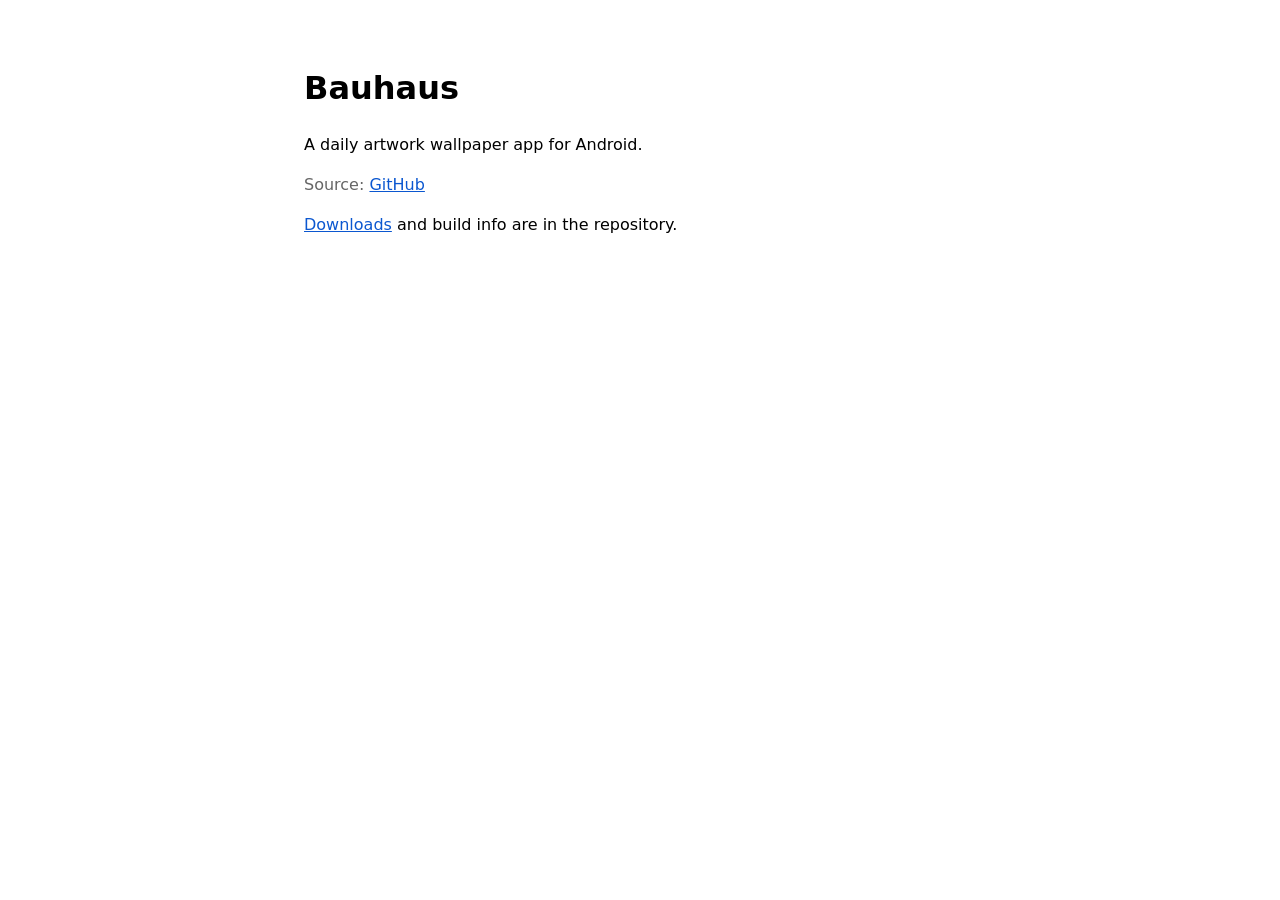
==== docs/index.html @ 8c421a84 "Add GitHub Pages landing page" ====
<!doctype html>
<html lang="en">
  <head>
    <meta charset="utf-8" />
    <meta name="viewport" content="width=device-width, initial-scale=1" />
    <title>Bauhaus</title>
    <style>
      body {
        font-family: system-ui, -apple-system, BlinkMacSystemFont, "Segoe UI", sans-serif;
        max-width: 42rem;
        margin: 4rem auto;
        padding: 0 1.25rem;
        line-height: 1.5;
      }
      a { color: #0b57d0; }
      .muted { color: #666; }
    </style>
  </head>
  <body>
    <h1>Bauhaus</h1>
    <p>A daily artwork wallpaper app for Android.</p>
    <p class="muted">Source: <a href="https://github.com/cascadiacollections/bauhaus-android">GitHub</a></p>
    <p><a href="https://github.com/cascadiacollections/bauhaus-android/releases">Downloads</a> and build info are in the repository.</p>
  </body>
</html>
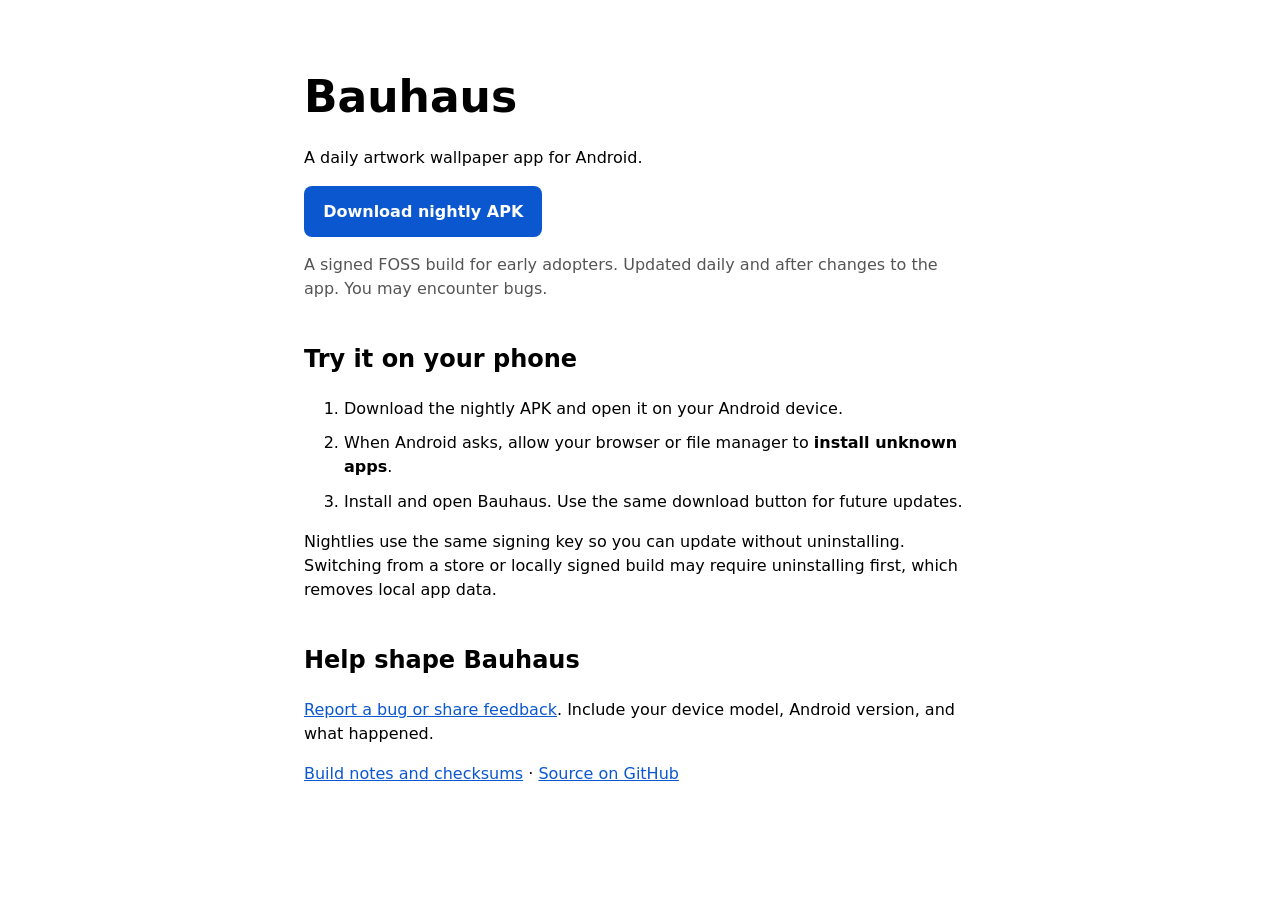
==== commit cb1d936d: "docs: add early adopter nightly APK download" ====
--- a/docs/index.html
+++ b/docs/index.html
@@ -3,7 +3,8 @@
   <head>
     <meta charset="utf-8" />
     <meta name="viewport" content="width=device-width, initial-scale=1" />
-    <title>Bauhaus</title>
+    <title>Bauhaus — Daily artwork for Android</title>
+    <meta name="description" content="Try Bauhaus for Android: daily artwork for your wallpaper. Download a signed nightly APK and share feedback." />
     <style>
       body {
         font-family: system-ui, -apple-system, BlinkMacSystemFont, "Segoe UI", sans-serif;
@@ -13,13 +14,35 @@
         line-height: 1.5;
       }
       a { color: #0b57d0; }
-      .muted { color: #666; }
+      .muted { color: #555; }
+      .download { display: inline-block; background: #0b57d0; color: #fff; padding: 0.85rem 1.2rem; border-radius: 0.5rem; font-weight: 600; text-decoration: none; }
+      .download:hover { background: #0842a0; }
+      a:focus-visible { outline: 3px solid #bc4900; outline-offset: 4px; }
+      section { margin-top: 2.5rem; }
+      li { margin-bottom: 0.65rem; }
+      h1 { font-size: 2.75rem; margin-bottom: 0.5rem; }
     </style>
   </head>
   <body>
-    <h1>Bauhaus</h1>
-    <p>A daily artwork wallpaper app for Android.</p>
-    <p class="muted">Source: <a href="https://github.com/cascadiacollections/bauhaus-android">GitHub</a></p>
-    <p><a href="https://github.com/cascadiacollections/bauhaus-android/releases">Downloads</a> and build info are in the repository.</p>
+    <main>
+      <h1>Bauhaus</h1>
+      <p>A daily artwork wallpaper app for Android.</p>
+      <p><a class="download" href="https://github.com/cascadiacollections/bauhaus-android/releases/download/nightly-build/bauhaus-android-nightly.apk">Download nightly APK</a></p>
+      <p class="muted">A signed FOSS build for early adopters. Updated daily and after changes to the app. You may encounter bugs.</p>
+      <section aria-labelledby="install">
+        <h2 id="install">Try it on your phone</h2>
+        <ol>
+          <li>Download the nightly APK and open it on your Android device.</li>
+          <li>When Android asks, allow your browser or file manager to <strong>install unknown apps</strong>.</li>
+          <li>Install and open Bauhaus. Use the same download button for future updates.</li>
+        </ol>
+        <p>Nightlies use the same signing key so you can update without uninstalling. Switching from a store or locally signed build may require uninstalling first, which removes local app data.</p>
+      </section>
+      <section aria-labelledby="feedback">
+        <h2 id="feedback">Help shape Bauhaus</h2>
+        <p><a href="https://github.com/cascadiacollections/bauhaus-android/issues">Report a bug or share feedback</a>. Include your device model, Android version, and what happened.</p>
+        <p><a href="https://github.com/cascadiacollections/bauhaus-android/releases/tag/nightly-build">Build notes and checksums</a> · <a href="https://github.com/cascadiacollections/bauhaus-android">Source on GitHub</a></p>
+      </section>
+    </main>
   </body>
 </html>
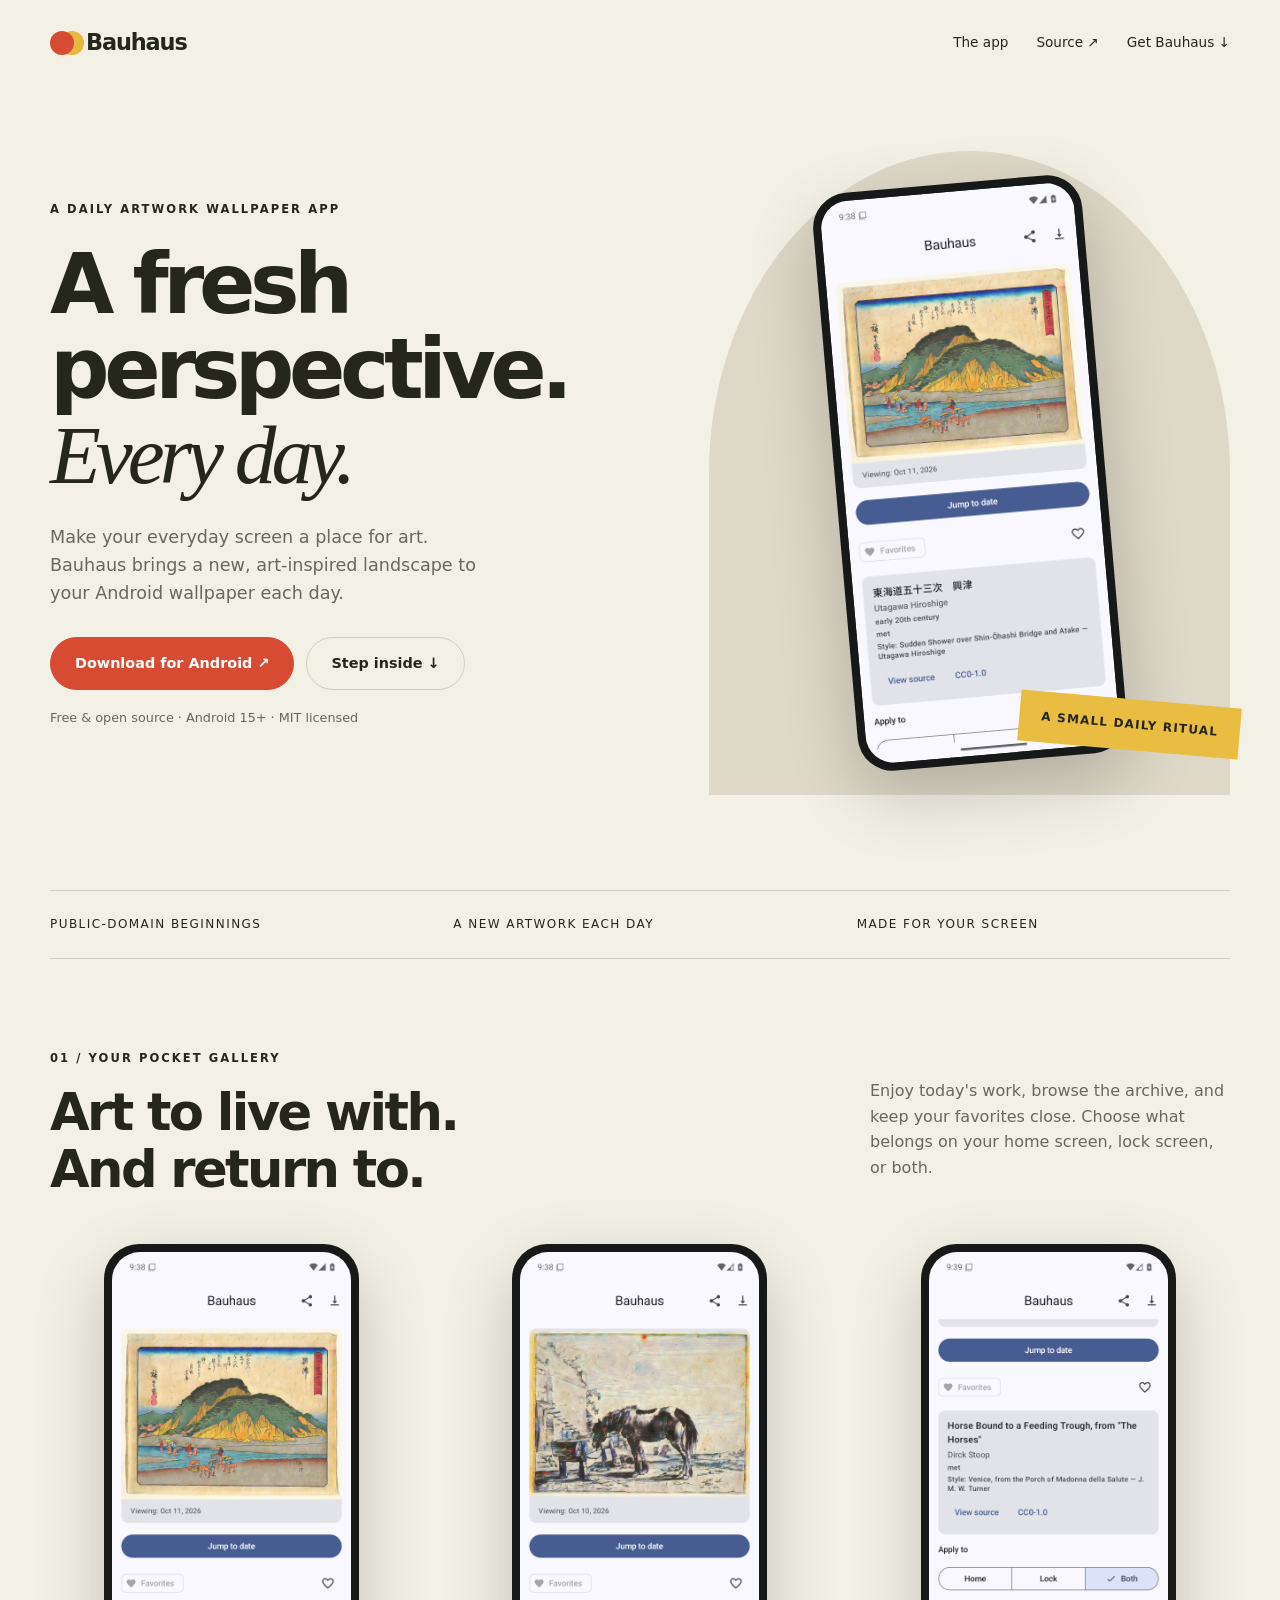
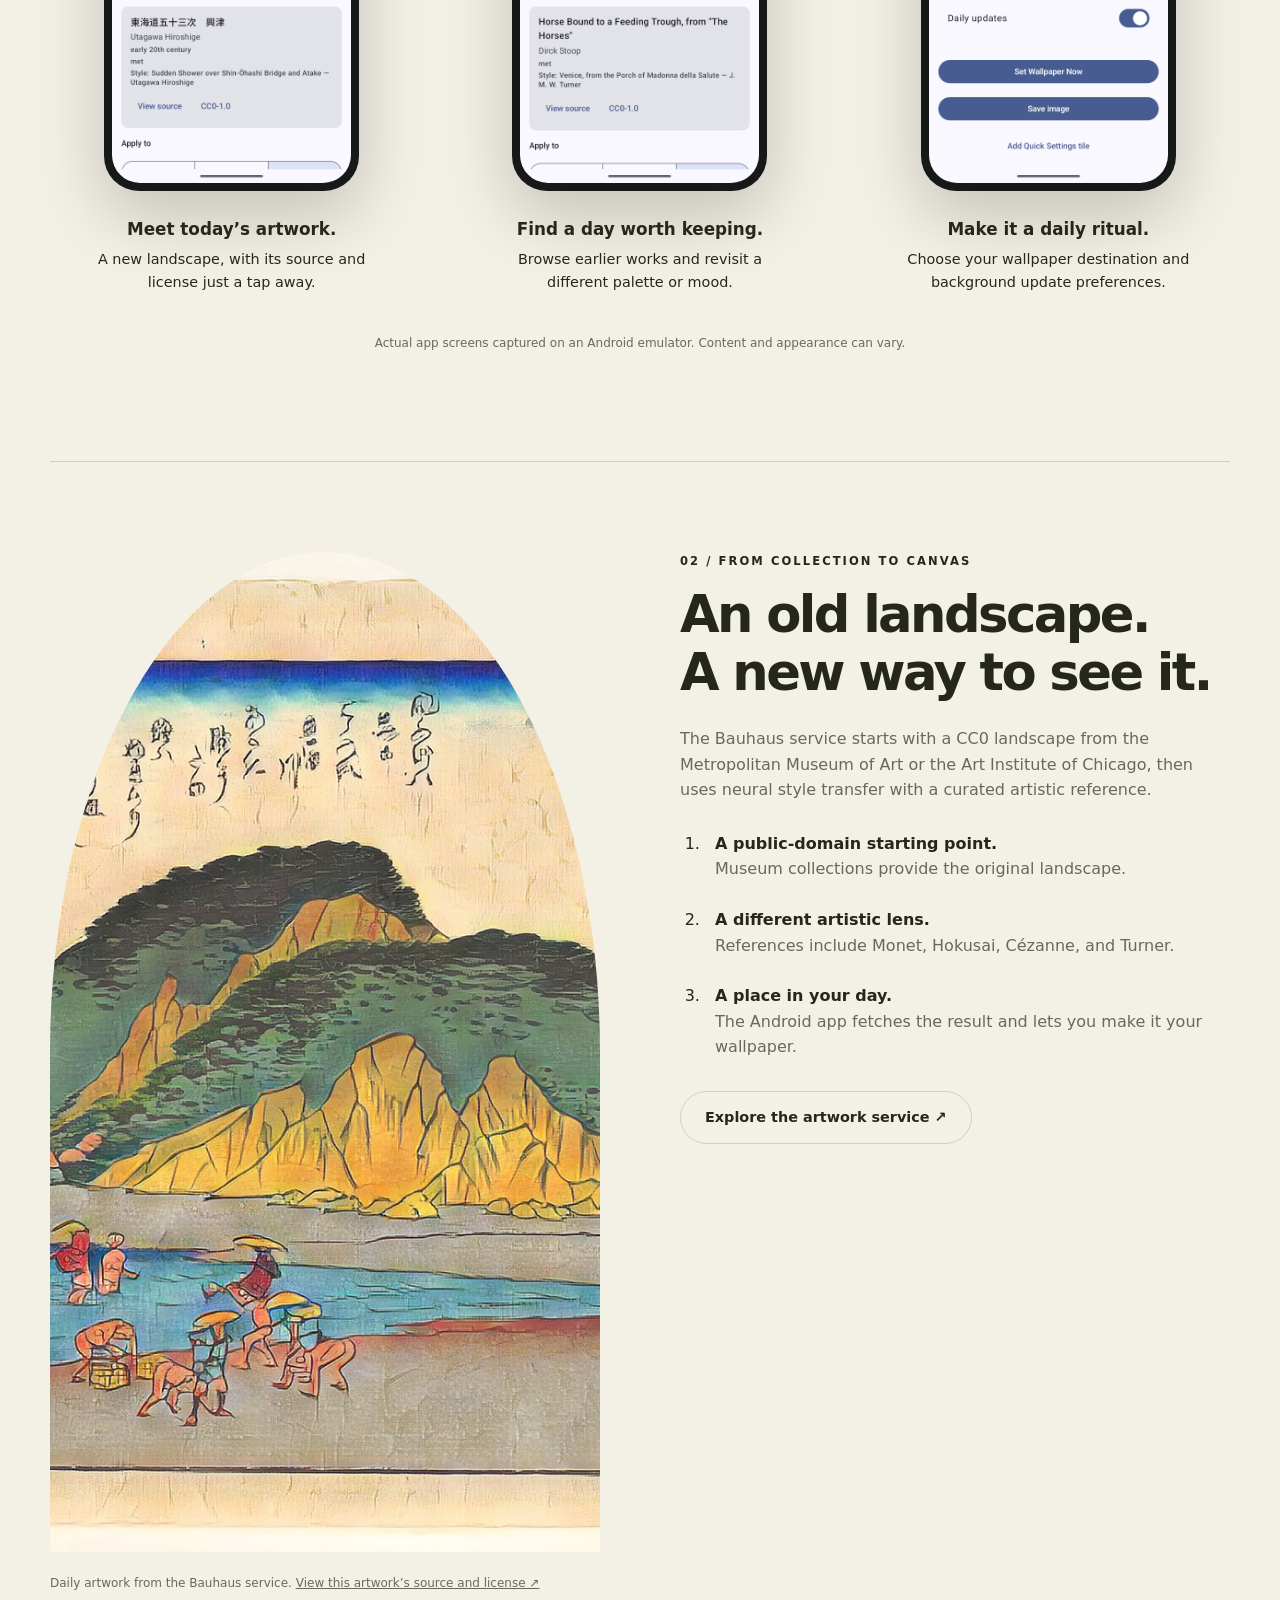
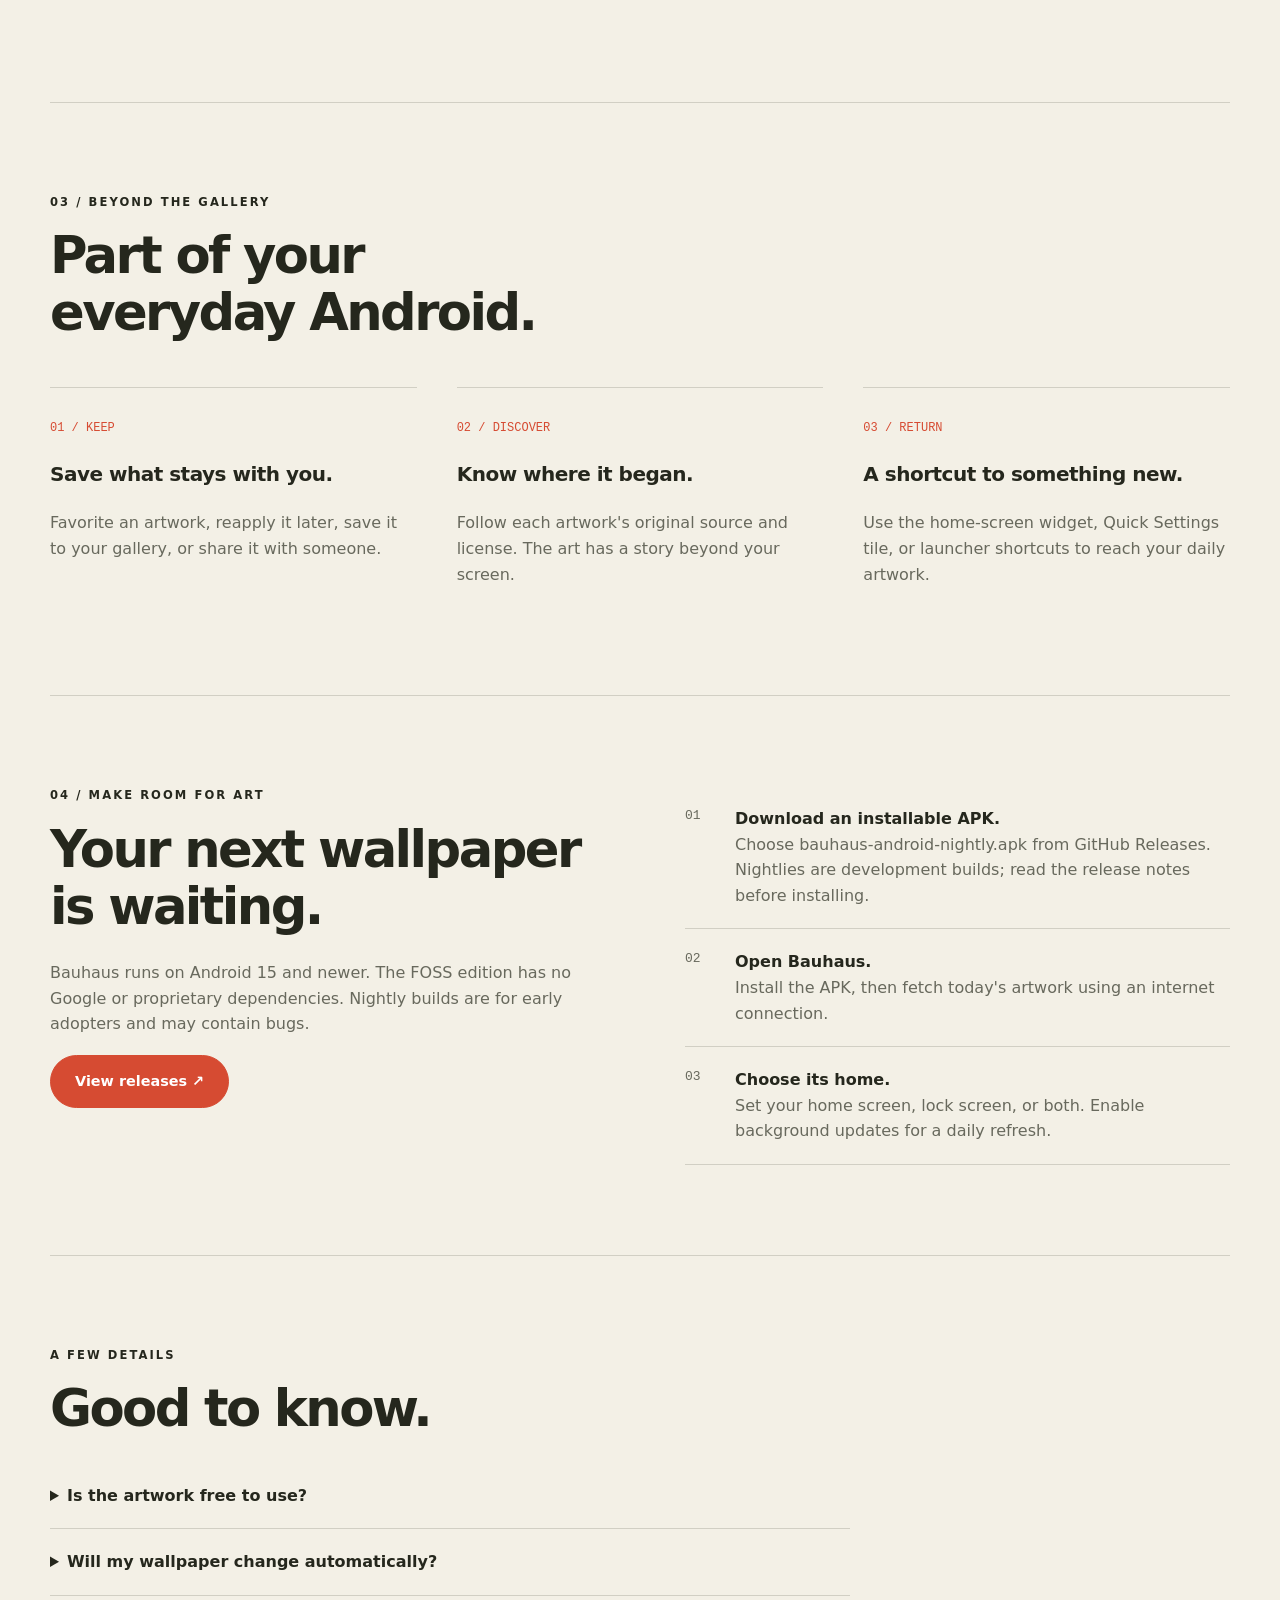
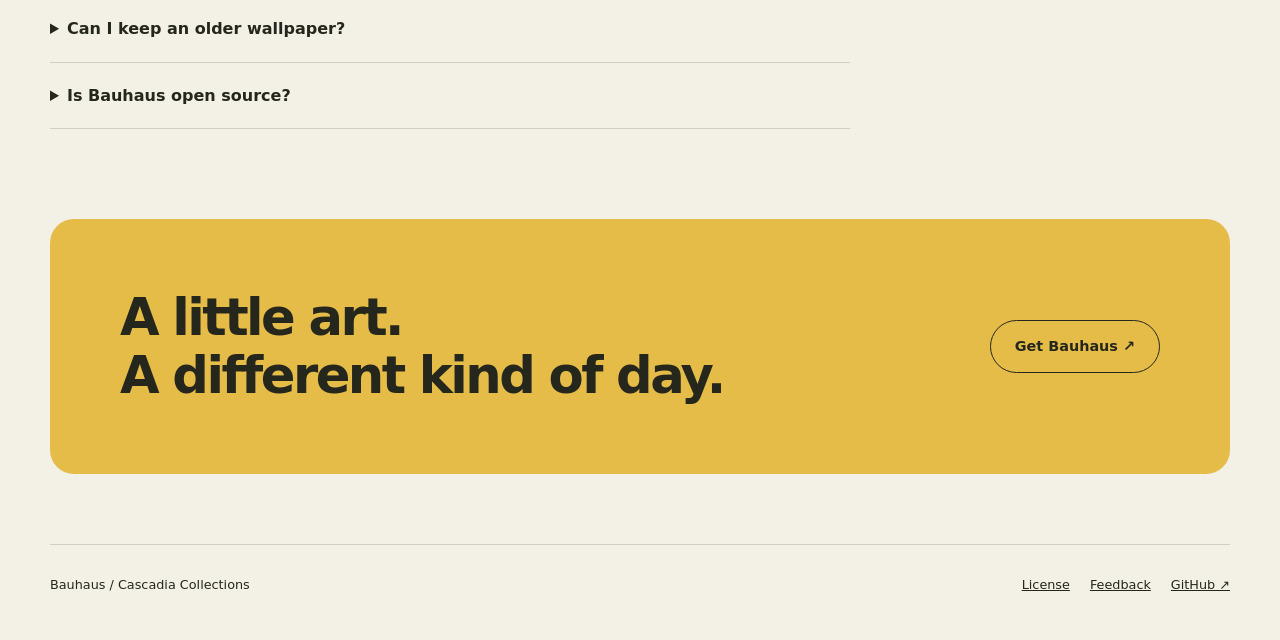
==== commit 77c3a5fb: "Redesign Bauhaus marketing site with real Android screenshots" ====
--- a/docs/index.html
+++ b/docs/index.html
@@ -1,48 +1,202 @@
 <!doctype html>
 <html lang="en">
-  <head>
-    <meta charset="utf-8" />
-    <meta name="viewport" content="width=device-width, initial-scale=1" />
-    <title>Bauhaus — Daily artwork for Android</title>
-    <meta name="description" content="Try Bauhaus for Android: daily artwork for your wallpaper. Download a signed nightly APK and share feedback." />
-    <style>
-      body {
-        font-family: system-ui, -apple-system, BlinkMacSystemFont, "Segoe UI", sans-serif;
-        max-width: 42rem;
-        margin: 4rem auto;
-        padding: 0 1.25rem;
-        line-height: 1.5;
-      }
-      a { color: #0b57d0; }
-      .muted { color: #555; }
-      .download { display: inline-block; background: #0b57d0; color: #fff; padding: 0.85rem 1.2rem; border-radius: 0.5rem; font-weight: 600; text-decoration: none; }
-      .download:hover { background: #0842a0; }
-      a:focus-visible { outline: 3px solid #bc4900; outline-offset: 4px; }
-      section { margin-top: 2.5rem; }
-      li { margin-bottom: 0.65rem; }
-      h1 { font-size: 2.75rem; margin-bottom: 0.5rem; }
-    </style>
-  </head>
-  <body>
-    <main>
-      <h1>Bauhaus</h1>
-      <p>A daily artwork wallpaper app for Android.</p>
-      <p><a class="download" href="https://github.com/cascadiacollections/bauhaus-android/releases/download/nightly-build/bauhaus-android-nightly.apk">Download nightly APK</a></p>
-      <p class="muted">A signed FOSS build for early adopters. Updated daily and after changes to the app. You may encounter bugs.</p>
-      <section aria-labelledby="install">
-        <h2 id="install">Try it on your phone</h2>
-        <ol>
-          <li>Download the nightly APK and open it on your Android device.</li>
-          <li>When Android asks, allow your browser or file manager to <strong>install unknown apps</strong>.</li>
-          <li>Install and open Bauhaus. Use the same download button for future updates.</li>
-        </ol>
-        <p>Nightlies use the same signing key so you can update without uninstalling. Switching from a store or locally signed build may require uninstalling first, which removes local app data.</p>
-      </section>
-      <section aria-labelledby="feedback">
-        <h2 id="feedback">Help shape Bauhaus</h2>
-        <p><a href="https://github.com/cascadiacollections/bauhaus-android/issues">Report a bug or share feedback</a>. Include your device model, Android version, and what happened.</p>
-        <p><a href="https://github.com/cascadiacollections/bauhaus-android/releases/tag/nightly-build">Build notes and checksums</a> · <a href="https://github.com/cascadiacollections/bauhaus-android">Source on GitHub</a></p>
-      </section>
-    </main>
-  </body>
-</html>
+<head>
+<meta charset="utf-8">
+<meta name="viewport" content="width=device-width,initial-scale=1">
+<title>Bauhaus for Android — A fresh perspective, every day</title>
+<meta name="description" content="A fresh perspective, every day. A free and open-source Android app by Cascadia Collections.">
+<meta name="theme-color" content="#f3f0e6">
+<link rel="canonical" href="https://cascadiacollections.github.io/bauhaus-android/">
+<meta property="og:type" content="website">
+<meta property="og:title" content="Bauhaus for Android">
+<meta property="og:description" content="A fresh perspective, every day">
+<meta property="og:url" content="https://cascadiacollections.github.io/bauhaus-android/">
+<meta property="og:image" content="https://cascadiacollections.github.io/bauhaus-android/assets/social.png">
+<meta name="twitter:card" content="summary_large_image">
+<link rel="icon" href="assets/icon.svg" type="image/svg+xml">
+<link rel="stylesheet" href="style.css">
+</head>
+<body>
+<a class="skip" href="#main">Skip to content</a>
+<div class="wrap">
+<nav aria-label="Main">
+<a class="brand" href="./">
+<span class="brandmark" aria-hidden="true">
+</span>Bauhaus</a>
+<div class="navlinks">
+<a href="#experience">The app</a>
+<a href="https://github.com/cascadiacollections/bauhaus-android">Source ↗</a>
+<a href="#download">Get Bauhaus ↓</a>
+</div>
+</nav>
+<main id="main">
+<div class="hero">
+<div>
+<div class="eyebrow">A daily artwork wallpaper app</div>
+<h1>A fresh<br>perspective.<br>
+<em>Every day.</em>
+</h1>
+<p class="intro muted">Make your everyday screen a place for art. Bauhaus brings a new, art-inspired landscape to your Android wallpaper each day.</p>
+<div class="buttons">
+<a class="button primary" href="https://github.com/cascadiacollections/bauhaus-android/releases/download/nightly-build/bauhaus-android-nightly.apk">Download for Android ↗</a>
+<a class="button" href="#experience">Step inside ↓</a>
+</div>
+<p class="small muted">Free &amp; open source · Android 15+ · MIT licensed</p>
+</div>
+<div class="heroart">
+<div class="phone">
+<img src="assets/today.webp" alt="Bauhaus Today screen showing the daily artwork and wallpaper controls" width="1080" height="2400" fetchpriority="high">
+</div>
+<span class="artlabel">A SMALL DAILY RITUAL</span>
+</div>
+</div>
+<div class="strip">
+<span>Public-domain beginnings</span>
+<span>A new artwork each day</span>
+<span>Made for your screen</span>
+</div>
+<section id="experience">
+<div class="sectionhead">
+<div>
+<div class="eyebrow">01 / Your pocket gallery</div>
+<h2>Art to live with.<br>And return to.</h2>
+</div>
+<p class="muted">Enjoy today's work, browse the archive, and keep your favorites close. Choose what belongs on your home screen, lock screen, or both.</p>
+</div>
+<div class="gallery">
+<figure>
+<div class="phone">
+<img src="assets/today.webp" alt="Bauhaus daily artwork screen with source attribution" width="1080" height="2400" loading="lazy">
+</div>
+<figcaption>
+<strong>Meet today’s artwork.</strong>A new landscape, with its source and license just a tap away.</figcaption>
+</figure>
+<figure>
+<div class="phone">
+<img src="assets/archive.webp" alt="Bauhaus archive with previous daily artworks" width="1080" height="2400" loading="lazy">
+</div>
+<figcaption>
+<strong>Find a day worth keeping.</strong>Browse earlier works and revisit a different palette or mood.</figcaption>
+</figure>
+<figure>
+<div class="phone">
+<img src="assets/settings.webp" alt="Bauhaus settings for automatic wallpaper updates" width="1080" height="2400" loading="lazy">
+</div>
+<figcaption>
+<strong>Make it a daily ritual.</strong>Choose your wallpaper destination and background update preferences.</figcaption>
+</figure>
+</div>
+<p class="shotnote">Actual app screens captured on an Android emulator. Content and appearance can vary.</p>
+</section>
+<section class="process">
+<div>
+<img class="artwork" src="assets/artwork.jpg" alt="A landscape from the Bauhaus daily artwork service" width="1000" height="1000" loading="lazy">
+<p class="credit muted">Daily artwork from the Bauhaus service. <a href="assets/artwork-metadata.json">View this artwork’s source and license ↗</a>
+</p>
+</div>
+<div>
+<div class="eyebrow">02 / From collection to canvas</div>
+<h2>An old landscape.<br>A new way to see it.</h2>
+<p class="muted">The Bauhaus service starts with a CC0 landscape from the Metropolitan Museum of Art or the Art Institute of Chicago, then uses neural style transfer with a curated artistic reference.</p>
+<ol>
+<li>
+<strong>A public-domain starting point.</strong>
+<span class="muted">Museum collections provide the original landscape.</span>
+</li>
+<li>
+<strong>A different artistic lens.</strong>
+<span class="muted">References include Monet, Hokusai, Cézanne, and Turner.</span>
+</li>
+<li>
+<strong>A place in your day.</strong>
+<span class="muted">The Android app fetches the result and lets you make it your wallpaper.</span>
+</li>
+</ol>
+<a class="button" href="https://github.com/cascadiacollections/bauhaus">Explore the artwork service ↗</a>
+</div>
+</section>
+<section>
+<div class="sectionhead">
+<div>
+<div class="eyebrow">03 / Beyond the gallery</div>
+<h2>Part of your<br>everyday Android.</h2>
+</div>
+</div>
+<div class="featuregrid">
+<article>
+<span class="number">01 / KEEP</span>
+<h3>Save what stays with you.</h3>
+<p class="muted">Favorite an artwork, reapply it later, save it to your gallery, or share it with someone.</p>
+</article>
+<article>
+<span class="number">02 / DISCOVER</span>
+<h3>Know where it began.</h3>
+<p class="muted">Follow each artwork's original source and license. The art has a story beyond your screen.</p>
+</article>
+<article>
+<span class="number">03 / RETURN</span>
+<h3>A shortcut to something new.</h3>
+<p class="muted">Use the home-screen widget, Quick Settings tile, or launcher shortcuts to reach your daily artwork.</p>
+</article>
+</div>
+</section>
+<section id="download" class="install">
+<div>
+<div class="eyebrow">04 / Make room for art</div>
+<h2>Your next wallpaper<br>is waiting.</h2>
+<p class="muted">Bauhaus runs on Android 15 and newer. The FOSS edition has no Google or proprietary dependencies. Nightly builds are for early adopters and may contain bugs.</p>
+<a class="button primary" href="https://github.com/cascadiacollections/bauhaus-android/releases">View releases ↗</a>
+</div>
+<ol class="steps">
+<li>
+<strong>Download an installable APK.</strong>
+<span class="muted">Choose bauhaus-android-nightly.apk from GitHub Releases. Nightlies are development builds; read the release notes before installing.</span>
+</li>
+<li>
+<strong>Open Bauhaus.</strong>
+<span class="muted">Install the APK, then fetch today's artwork using an internet connection.</span>
+</li>
+<li>
+<strong>Choose its home.</strong>
+<span class="muted">Set your home screen, lock screen, or both. Enable background updates for a daily refresh.</span>
+</li>
+</ol>
+</section>
+<section>
+<div class="faq">
+<div class="eyebrow">A few details</div>
+<h2>Good to know.</h2>
+<details>
+<summary>Is the artwork free to use?</summary>
+<p class="muted">The daily scheduled artwork is published as CC0. Each image includes its own license and upstream source in the service metadata and app. Check the individual artwork's attribution.</p>
+</details>
+<details>
+<summary>Will my wallpaper change automatically?</summary>
+<p class="muted">Enable background updates in the app. Android schedules that work, so the refresh time can vary with battery and background restrictions.</p>
+</details>
+<details>
+<summary>Can I keep an older wallpaper?</summary>
+<p class="muted">Yes. Browse the archive, favorite a work, or reapply a day you love. You can also save artwork to your gallery.</p>
+</details>
+<details>
+<summary>Is Bauhaus open source?</summary>
+<p class="muted">Yes. The Android app is MIT licensed. The artwork service is also available on GitHub. App licensing and artwork licensing are listed separately.</p>
+</details>
+</div>
+</section>
+<div class="closing">
+<h2>A little art.<br>A different kind of day.</h2>
+<a class="button" href="https://github.com/cascadiacollections/bauhaus-android/releases/download/nightly-build/bauhaus-android-nightly.apk">Get Bauhaus ↗</a>
+</div>
+</main>
+<footer style="margin-top:70px">
+<span>Bauhaus / Cascadia Collections</span>
+<div>
+<a href="https://github.com/cascadiacollections/bauhaus-android/blob/main/LICENSE">License</a>
+<a href="https://github.com/cascadiacollections/bauhaus-android/issues">Feedback</a>
+<a href="https://github.com/cascadiacollections/bauhaus-android">GitHub ↗</a>
+</div>
+</footer>
+</div>
+</body>
+</html>
--- a/docs/style.css
+++ b/docs/style.css
@@ -0,0 +1,110 @@
+*{box-sizing:border-box}
+html{scroll-behavior:smooth;scroll-padding-top:2rem}
+body{margin:0;font-family:Inter,ui-sans-serif,system-ui,-apple-system,sans-serif;line-height:1.6}
+a{color:inherit}
+a,button{-webkit-tap-highlight-color:transparent}
+a:focus-visible,summary:focus-visible{outline:3px solid var(--accent);outline-offset:6px}
+.skip{position:absolute;left:1rem;top:-5rem;background:var(--accent);color:#111;padding:.6rem;z-index:10}
+.skip:focus{top:1rem}
+.wrap{width:min(1180px,calc(100% - 48px));margin:auto}
+nav{display:flex;align-items:center;justify-content:space-between;padding:25px 0;gap:20px}
+.brand{font-size:1.4rem;font-weight:800;text-decoration:none;letter-spacing:-.05em;display:flex;align-items:center;gap:12px}
+.navlinks{display:flex;align-items:center;gap:28px;font-size:.85rem}
+.navlinks a{text-decoration:none}
+.eyebrow{font-size:.72rem;text-transform:uppercase;letter-spacing:.18em;font-weight:700}
+.hero{display:grid;grid-template-columns:1.15fr 1fr;gap:60px;align-items:center;padding:65px 0 95px}
+h1{font-size:clamp(3.5rem,6.5vw,6rem);line-height:1.02;letter-spacing:-.065em;margin:25px 0}
+h2{font-size:clamp(2rem,4vw,3.5rem);line-height:1.12;letter-spacing:-.05em;margin:16px 0 25px}
+h3{font-size:1.25rem;letter-spacing:-.025em}
+p{margin:0 0 18px}
+.intro{font-size:1.1rem;max-width:460px}
+.buttons{display:flex;gap:12px;flex-wrap:wrap;margin:30px 0 18px}
+.button{display:inline-flex;align-items:center;justify-content:center;gap:25px;padding:14px 24px;border:1px solid var(--line);border-radius:100px;text-decoration:none;font-size:.9rem;font-weight:650;transition:transform .18s,background .18s}
+.button:hover{transform:translateY(-2px)}
+.button.primary{background:var(--accent);border-color:var(--accent);color:#171914}
+.small{font-size:.8rem}
+.muted{color:var(--muted)}
+section{padding:90px 0;border-top:1px solid var(--line)}
+.sectionhead{display:flex;justify-content:space-between;align-items:end;gap:50px;margin-bottom:45px}
+.sectionhead p{max-width:360px}
+.sectionhead h2{margin-bottom:0}
+.phone{background:#171918;padding:8px;border-radius:35px;box-shadow:0 25px 70px #0003;overflow:hidden;width:255px;max-width:100%;margin:auto}
+.phone img{display:block;width:100%;height:auto;border-radius:28px}
+.gallery{display:grid;grid-template-columns:repeat(3,1fr);gap:45px}
+.gallery figure{margin:0;text-align:center}
+.gallery figcaption{margin:25px auto 0;max-width:290px;font-size:.9rem}
+.gallery figcaption strong{display:block;font-size:1.05rem;margin-bottom:5px}
+.featuregrid{display:grid;grid-template-columns:repeat(3,1fr);gap:40px}
+.featuregrid article{border-top:1px solid var(--line);padding-top:25px}
+.number{font-size:.75rem;font-family:monospace;color:var(--muted)}
+.install{display:grid;grid-template-columns:1fr 1fr;gap:90px}
+.steps{list-style:none;padding:0;margin:0;counter-reset:steps}
+.steps li{counter-increment:steps;border-bottom:1px solid var(--line);padding:20px 0 20px 50px;position:relative}
+.steps li:before{content:'0' counter(steps);position:absolute;left:0;font-family:monospace;color:var(--muted)}
+.steps strong{display:block}
+details{border-bottom:1px solid var(--line);padding:20px 0}
+summary{cursor:pointer;font-weight:600}
+details p{padding-top:15px;max-width:700px}
+.faq{max-width:800px}
+.closing{padding:70px;border-radius:24px;display:flex;align-items:center;justify-content:space-between;gap:30px}
+.closing h2{max-width:650px;margin:0}
+footer{display:flex;justify-content:space-between;gap:20px;padding:30px 0 45px;font-size:.8rem;border-top:1px solid var(--line)}
+footer div{display:flex;gap:20px}
+.shotnote{text-align:center;margin-top:40px;font-size:.75rem;color:var(--muted)}
+@media(max-width:800px){.hero{gap:35px;padding:35px 0 60px;grid-template-columns:1fr 1fr}
+h1{font-size:clamp(3rem,8vw,4.5rem)}
+.navlinks{gap:15px}
+.gallery{gap:20px}
+.phone{border-radius:25px;padding:6px}
+.phone img{border-radius:20px}
+.featuregrid{gap:24px}
+.install{gap:35px}
+.closing{padding:35px}
+}
+@media(max-width:600px){.wrap{width:calc(100% - 36px)}
+nav{padding:20px 0}
+.navlinks a:first-child{display:none}
+.hero{grid-template-columns:1fr;padding-top:30px;gap:45px}
+h1{font-size:4rem}
+.heroart{max-width:400px;width:100%;margin:auto}
+.sectionhead{display:block}
+.sectionhead p{margin-top:20px}
+.gallery{grid-template-columns:1fr;gap:50px}
+.gallery .phone{width:245px}
+.featuregrid,.install{grid-template-columns:1fr}
+.featuregrid{gap:20px}
+section{padding:60px 0}
+.closing{display:block;padding:30px}
+.closing .button{margin-top:25px}
+footer{flex-direction:column}
+.navlinks{font-size:.75rem;gap:14px}
+}
+@media(prefers-reduced-motion:reduce){html{scroll-behavior:auto}
+*,*:before,*:after{transition:none!important}
+}
+
+:root{--accent:#d64b32;--line:#25271d2a;--muted:#68695d}
+body{background:#f3f0e6;color:#25271d}
+.button.primary{color:#fff}
+.brandmark{width:24px;height:24px;display:block;background:var(--accent);border-radius:50%;box-shadow:10px 0 0 #e5b842}
+.hero h1 em{font-family:Georgia,serif;font-weight:400;letter-spacing:-.06em}
+.heroart{position:relative;padding:32px 0}
+.heroart:before{content:'';position:absolute;inset:0;background:#ddd8c7;border-radius:50% 50% 0 0}
+.heroart .phone{position:relative;width:270px;transform:rotate(-5deg)}
+.artlabel{position:absolute;right:-10px;bottom:45px;background:#e9bc42;color:#25271d;padding:16px 22px;transform:rotate(5deg);font-size:.75rem;letter-spacing:.1em;font-weight:700}
+.strip{display:grid;grid-template-columns:1fr 1fr 1fr;border-top:1px solid var(--line);padding:24px 0;gap:30px;font-size:.75rem;text-transform:uppercase;letter-spacing:.12em}
+.process{display:grid;grid-template-columns:1fr 1fr;gap:80px}
+.process .artwork{width:100%;aspect-ratio:1;object-fit:cover;border-radius:50% 50% 0 0}
+.process .credit{font-size:.75rem;padding-top:15px}
+.process ol{padding-left:25px}
+.process li{padding:10px 0 15px 10px}
+.process li strong{display:block}
+.closing{background:#e6bc49}
+.closing .button{border-color:#25271d}
+.featuregrid .number{color:var(--accent)}
+.openlabel{font-family:Georgia,serif;font-size:1.8rem;line-height:1.3}
+@media(max-width:600px){.heroart{max-width:340px}
+.artlabel{right:0}
+.strip{grid-template-columns:1fr;gap:10px}
+.process{grid-template-columns:1fr;gap:35px}
+}
